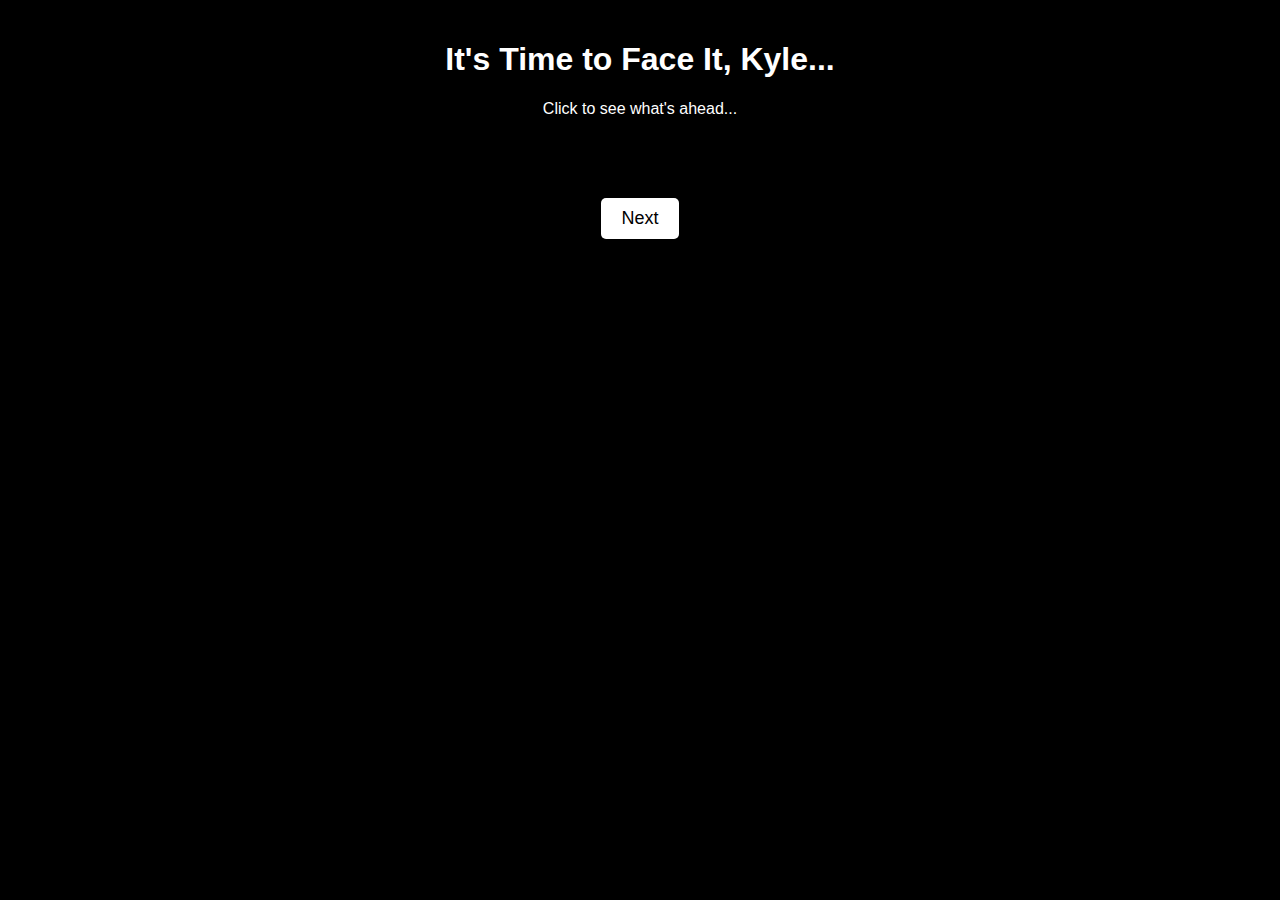
==== index.html @ 402649a1 "Update index.html" ====
<!DOCTYPE html>
<html lang="en">
<head>
    <meta charset="UTF-8">
    <meta name="viewport" content="width=device-width, initial-scale=1.0">
    <title>It's Time to Face It, Kyle</title>
    <style>
        body {
            font-family: Arial, sans-serif;
            background-color: black;
            color: white;
            text-align: center;
            margin: 0;
            padding: 20px;
        }
        .container {
            max-width: 600px;
            margin: auto;
        }
        img {
            max-width: 100%;
            height: auto;
            margin: 20px 0;
        }
        .button {
            display: inline-block;
            margin-top: 20px;
            padding: 10px 20px;
            font-size: 18px;
            color: black;
            background-color: white;
            border: none;
            cursor: pointer;
            text-decoration: none;
            border-radius: 5px;
            transition: transform 0.2s ease-in-out;
        }
        .button:hover {
            transform: scale(1.1);
        }
        iframe {
            width: 100%;
            height: 315px;
            margin-top: 20px;
            border: none;
        }
    </style>
</head>
<body>
    <div class="container">
        <h1 id="title">It's Time to Face It, Kyle...</h1>
        <p id="caption">Click to see what's ahead...</p>
        <img id="image" src="" alt="">
        <iframe id="video" style="display: none;"></iframe>
        <br>
        <button id="prevBtn" class="button" style="display: none;" onclick="prevPage()">Back</button>
        <button id="nextBtn" class="button" onclick="nextPage()">Next</button>
        <button id="homeBtn" class="button" style="display: none;" onclick="goHome()">Home</button>
    </div>

    <script>
        let page = 0;
        const pages = [
            { title: "It's Time to Face It, Kyle...", caption: "Click to see what's ahead...", image: "" },
            { title: "It's Time to Face It... The Past", caption: "Throwback to the guy who never saw this coming...", image: "images/IMG_0631.JPG" },
            { title: "It's Time to Face It... Spiders", caption: "Kyle's worst nightmare...", image: "spider.png" },
            { title: "It's Time to Face It... Dwarfs", caption: "He never stood a chance...", image: "dwarfs.png" },
            { title: "It's Time to Face It... The HomeGoods Receipt", caption: "Budget? What budget?", image: "" },
            { title: "Congratulations Kyle!", caption: "For landing the best catch of your life, Charlotte Palmer.\n\nIt's been a perfect day, here's wishing you both a perfect life together.", image: "", video: "https://drive.google.com/file/d/1L_qga24suO8qIgCGMDl75pL2lsOTcta8/preview" }
        ];

        function updatePage() {
            document.getElementById("title").innerText = pages[page].title;
            document.getElementById("caption").innerText = pages[page].caption;
            document.getElementById("image").src = pages[page].image;
            document.getElementById("video").style.display = pages[page].video ? "block" : "none";
            document.getElementById("video").src = pages[page].video || "";
            
            document.getElementById("prevBtn").style.display = page > 0 ? "inline-block" : "none";
            document.getElementById("nextBtn").style.display = page < pages.length - 1 ? "inline-block" : "none";
            document.getElementById("homeBtn").style.display = page === pages.length - 1 ? "inline-block" : "none";
        }

        function nextPage() {
            if (page < pages.length - 1) {
                page++;
                updatePage();
            }
        }

        function prevPage() {
            if (page > 0) {
                page--;
                updatePage();
            }
        }

        function goHome() {
            page = 0;
            updatePage();
        }

        updatePage();
    </script>
</body>
</html>
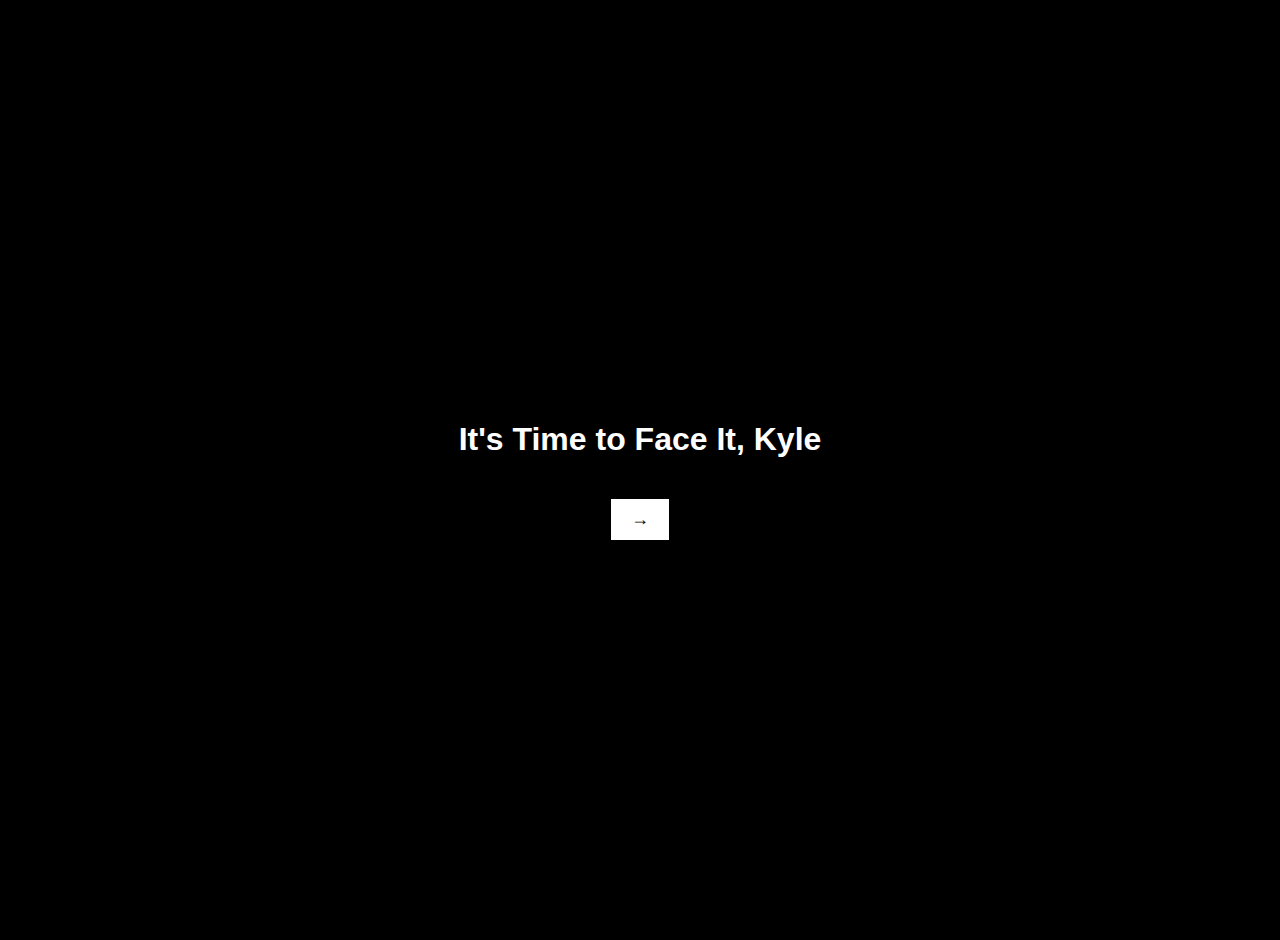
==== commit 91119667: "Update index.html" ====
--- a/index.html
+++ b/index.html
@@ -11,96 +11,83 @@
             color: white;
             text-align: center;
             margin: 0;
+            padding: 0;
+        }
+        .container {
+            display: flex;
+            flex-direction: column;
+            justify-content: center;
+            align-items: center;
+            height: 100vh;
             padding: 20px;
         }
-        .container {
-            max-width: 600px;
-            margin: auto;
+        .hidden {
+            display: none;
         }
         img {
-            max-width: 100%;
+            max-width: 80%;
             height: auto;
-            margin: 20px 0;
+            margin-bottom: 20px;
         }
         .button {
-            display: inline-block;
-            margin-top: 20px;
+            background-color: white;
+            color: black;
             padding: 10px 20px;
             font-size: 18px;
-            color: black;
-            background-color: white;
             border: none;
             cursor: pointer;
-            text-decoration: none;
-            border-radius: 5px;
-            transition: transform 0.2s ease-in-out;
+            margin-top: 20px;
+            transition: transform 0.2s ease;
         }
         .button:hover {
             transform: scale(1.1);
         }
-        iframe {
-            width: 100%;
-            height: 315px;
-            margin-top: 20px;
-            border: none;
-        }
     </style>
 </head>
 <body>
-    <div class="container">
-        <h1 id="title">It's Time to Face It, Kyle...</h1>
-        <p id="caption">Click to see what's ahead...</p>
-        <img id="image" src="" alt="">
-        <iframe id="video" style="display: none;"></iframe>
-        <br>
-        <button id="prevBtn" class="button" style="display: none;" onclick="prevPage()">Back</button>
-        <button id="nextBtn" class="button" onclick="nextPage()">Next</button>
-        <button id="homeBtn" class="button" style="display: none;" onclick="goHome()">Home</button>
+    <div id="page1" class="container">
+        <h1>It's Time to Face It, Kyle</h1>
+        <button class="button" onclick="nextPage(1)">→</button>
+    </div>
+
+    <div id="page2" class="container hidden">
+        <h2>Throwback to the guy who never saw this coming...</h2>
+        <p>Here's the nice guy at Pelham High School trying to get Charlotte's attention.</p>
+        <img src="images/IMG_0631.JPG" alt="Kyle in high school">
+        <img src="images/IMG_1050.JPG" alt="Kyle in high school cool pose">
+        <button class="button" onclick="nextPage(2)">→</button>
+    </div>
+
+    <div id="page3" class="container hidden">
+        <h2>It's Time to Face It... Your Fear of Spiders</h2>
+        <img src="images/spider.png" alt="Scary Spider">
+        <button class="button" onclick="nextPage(3)">→</button>
+    </div>
+
+    <div id="page4" class="container hidden">
+        <h2>It's Time to Face It... Your Fear of Dwarfs</h2>
+        <img src="images/dwarfs.png" alt="Scary Dwarfs">
+        <button class="button" onclick="nextPage(4)">→</button>
+    </div>
+
+    <div id="page5" class="container hidden">
+        <h2>It's Time to Face It... The HomeGoods Receipt</h2>
+        <p>Budget? What budget?</p>
+        <button class="button" onclick="nextPage(5)">→</button>
+    </div>
+
+    <div id="page6" class="container hidden">
+        <h2>Congratulations Kyle!</h2>
+        <p>For landing the best catch of your life, Charlotte Palmer.</p>
+        <p>It's been a perfect day, here's wishing you both a perfect life together.</p>
+        <iframe src="https://drive.google.com/file/d/1L_qga24suO8qIgCGMDl75pL2lsOTcta8/preview" width="80%" height="315" allowfullscreen></iframe>
     </div>
 
     <script>
-        let page = 0;
-        const pages = [
-            { title: "It's Time to Face It, Kyle...", caption: "Click to see what's ahead...", image: "" },
-            { title: "It's Time to Face It... The Past", caption: "Throwback to the guy who never saw this coming...", image: "images/IMG_0631.JPG" },
-            { title: "It's Time to Face It... Spiders", caption: "Kyle's worst nightmare...", image: "spider.png" },
-            { title: "It's Time to Face It... Dwarfs", caption: "He never stood a chance...", image: "dwarfs.png" },
-            { title: "It's Time to Face It... The HomeGoods Receipt", caption: "Budget? What budget?", image: "" },
-            { title: "Congratulations Kyle!", caption: "For landing the best catch of your life, Charlotte Palmer.\n\nIt's been a perfect day, here's wishing you both a perfect life together.", image: "", video: "https://drive.google.com/file/d/1L_qga24suO8qIgCGMDl75pL2lsOTcta8/preview" }
-        ];
-
-        function updatePage() {
-            document.getElementById("title").innerText = pages[page].title;
-            document.getElementById("caption").innerText = pages[page].caption;
-            document.getElementById("image").src = pages[page].image;
-            document.getElementById("video").style.display = pages[page].video ? "block" : "none";
-            document.getElementById("video").src = pages[page].video || "";
-            
-            document.getElementById("prevBtn").style.display = page > 0 ? "inline-block" : "none";
-            document.getElementById("nextBtn").style.display = page < pages.length - 1 ? "inline-block" : "none";
-            document.getElementById("homeBtn").style.display = page === pages.length - 1 ? "inline-block" : "none";
+        function nextPage(currentPage) {
+            document.getElementById("page" + currentPage).classList.add("hidden");
+            document.getElementById("page" + (currentPage + 1)).classList.remove("hidden");
         }
-
-        function nextPage() {
-            if (page < pages.length - 1) {
-                page++;
-                updatePage();
-            }
-        }
-
-        function prevPage() {
-            if (page > 0) {
-                page--;
-                updatePage();
-            }
-        }
-
-        function goHome() {
-            page = 0;
-            updatePage();
-        }
-
-        updatePage();
     </script>
 </body>
 </html>
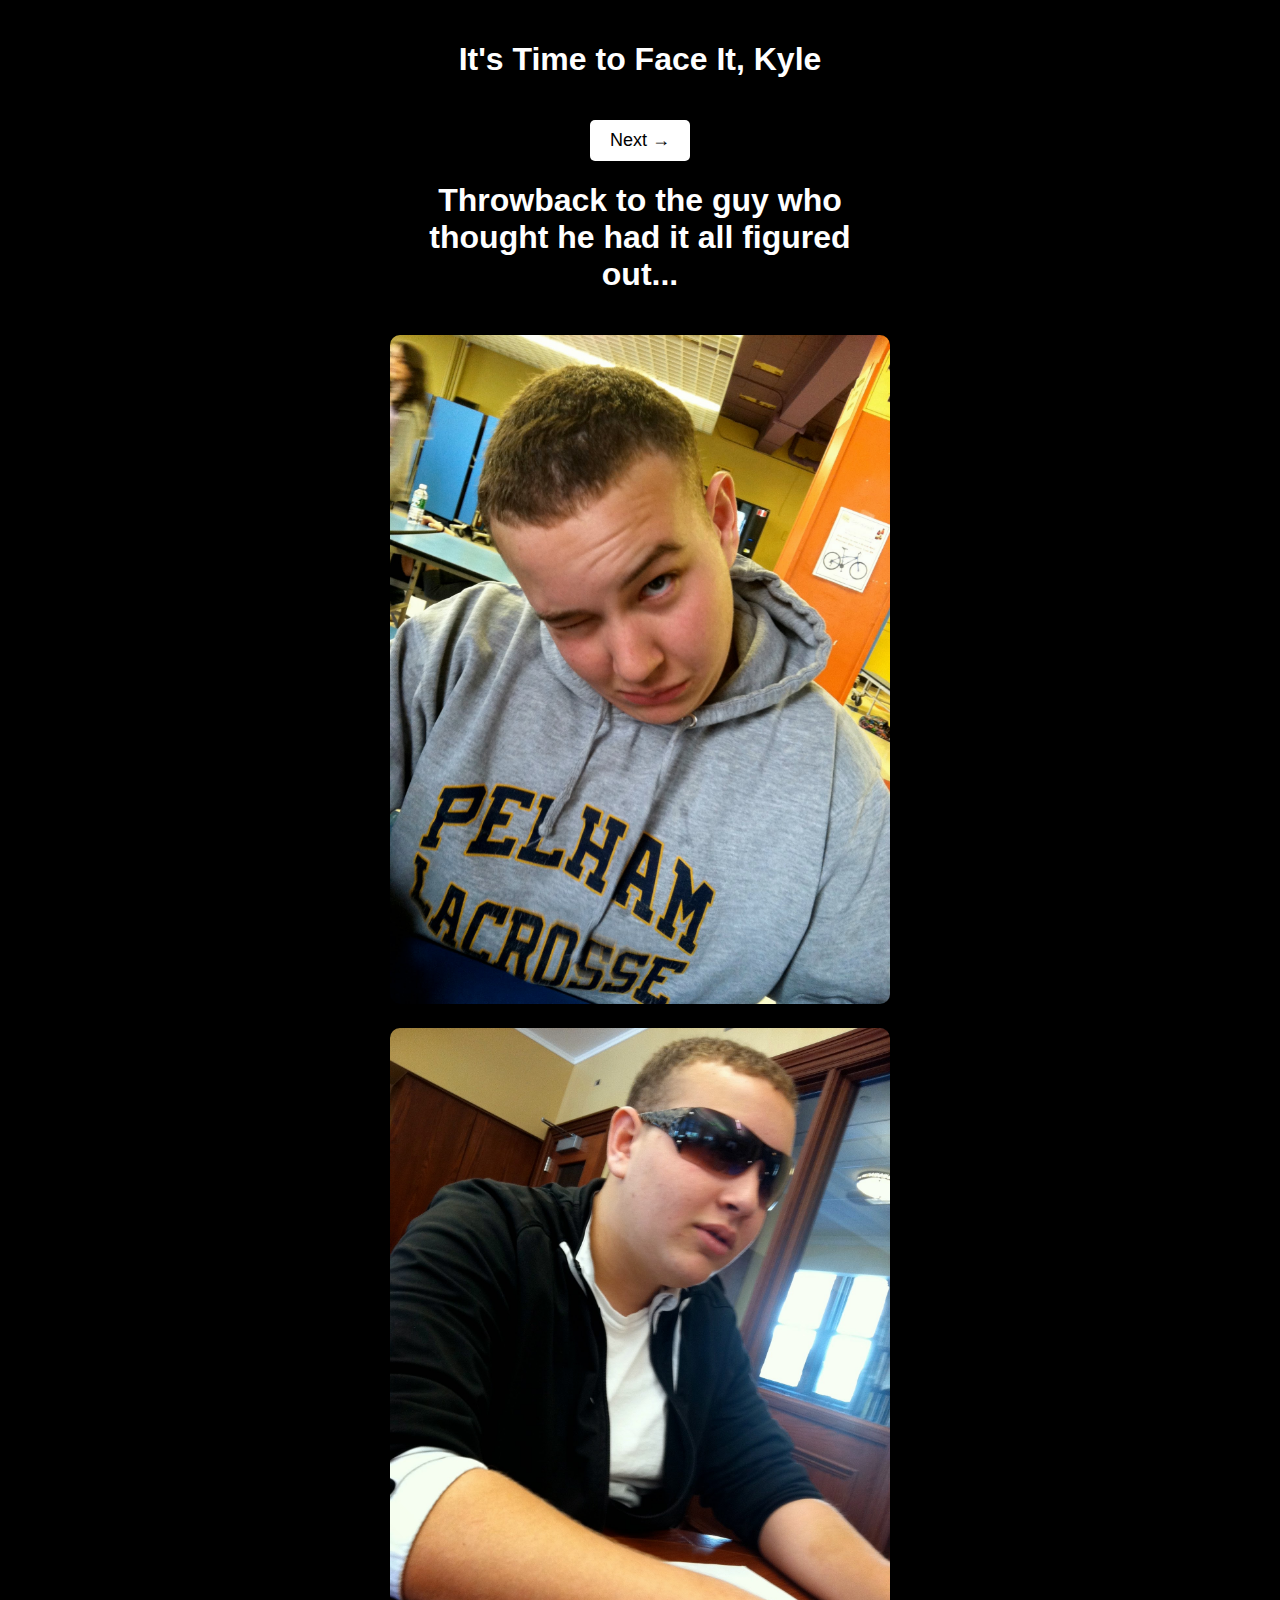
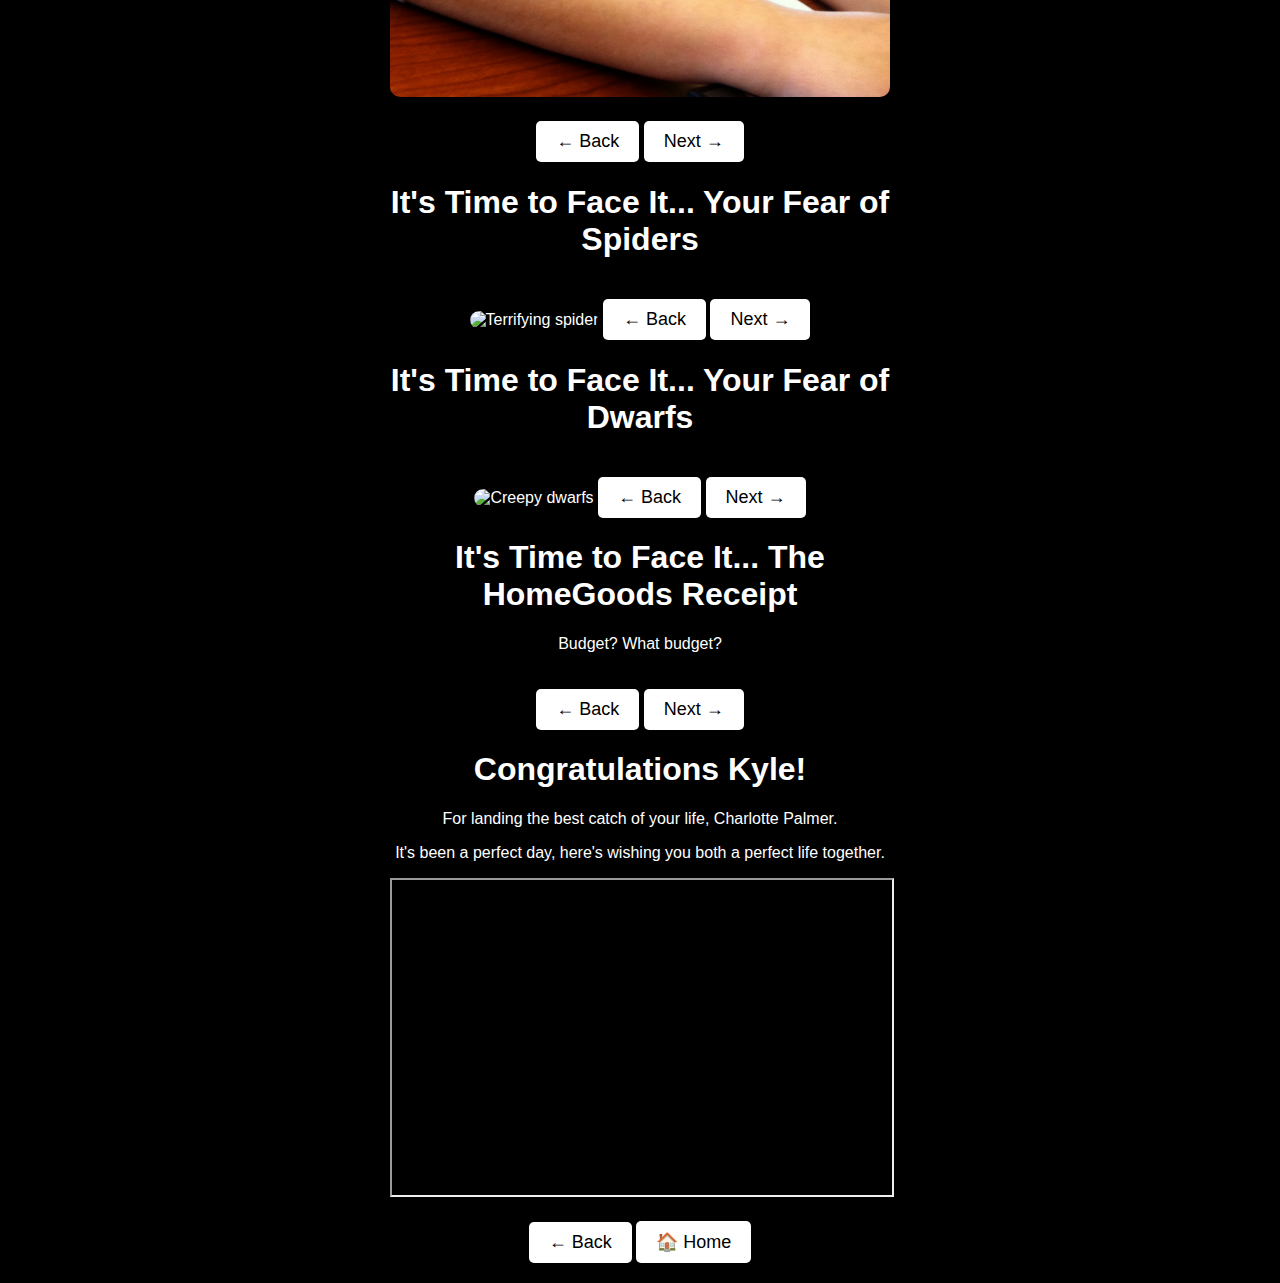
==== commit 4680b37d: "Update index.html" ====
--- a/index.html
+++ b/index.html
@@ -6,88 +6,135 @@
     <title>It's Time to Face It, Kyle</title>
     <style>
         body {
-            font-family: Arial, sans-serif;
             background-color: black;
             color: white;
+            font-family: Arial, sans-serif;
             text-align: center;
             margin: 0;
-            padding: 0;
+            padding: 20px;
         }
         .container {
-            display: flex;
-            flex-direction: column;
-            justify-content: center;
-            align-items: center;
-            height: 100vh;
-            padding: 20px;
-        }
-        .hidden {
-            display: none;
+            max-width: 500px;
+            margin: auto;
         }
         img {
-            max-width: 80%;
+            width: 100%;
             height: auto;
-            margin-bottom: 20px;
+            margin-top: 20px;
+            border-radius: 10px;
         }
-        .button {
+        .btn {
+            display: inline-block;
             background-color: white;
             color: black;
             padding: 10px 20px;
+            text-decoration: none;
             font-size: 18px;
-            border: none;
-            cursor: pointer;
             margin-top: 20px;
-            transition: transform 0.2s ease;
+            border-radius: 5px;
         }
-        .button:hover {
-            transform: scale(1.1);
+        .btn:hover {
+            background-color: gray;
         }
     </style>
 </head>
 <body>
-    <div id="page1" class="container">
+    <div class="container">
         <h1>It's Time to Face It, Kyle</h1>
-        <button class="button" onclick="nextPage(1)">→</button>
+        <a href="page2.html" class="btn">Next →</a>
     </div>
+</body>
+</html>
 
-    <div id="page2" class="container hidden">
-        <h2>Throwback to the guy who never saw this coming...</h2>
-        <p>Here's the nice guy at Pelham High School trying to get Charlotte's attention.</p>
+<!-- Page 2 -->
+<!DOCTYPE html>
+<html lang="en">
+<head>
+    <meta charset="UTF-8">
+    <meta name="viewport" content="width=device-width, initial-scale=1.0">
+    <title>Throwback</title>
+</head>
+<body>
+    <div class="container">
+        <h1>Throwback to the guy who thought he had it all figured out...</h1>
         <img src="images/IMG_0631.JPG" alt="Kyle in high school">
-        <img src="images/IMG_1050.JPG" alt="Kyle in high school cool pose">
-        <button class="button" onclick="nextPage(2)">→</button>
+        <img src="images/IMG_1050.JPG" alt="Kyle being cool">
+        <a href="index.html" class="btn">← Back</a>
+        <a href="page3.html" class="btn">Next →</a>
     </div>
+</body>
+</html>
 
-    <div id="page3" class="container hidden">
-        <h2>It's Time to Face It... Your Fear of Spiders</h2>
-        <img src="images/spider.png" alt="Scary Spider">
-        <button class="button" onclick="nextPage(3)">→</button>
+<!-- Page 3: Spiders -->
+<!DOCTYPE html>
+<html lang="en">
+<head>
+    <meta charset="UTF-8">
+    <meta name="viewport" content="width=device-width, initial-scale=1.0">
+    <title>Spiders</title>
+</head>
+<body>
+    <div class="container">
+        <h1>It's Time to Face It... Your Fear of Spiders</h1>
+        <img src="images/spider.png" alt="Terrifying spider">
+        <a href="page2.html" class="btn">← Back</a>
+        <a href="page4.html" class="btn">Next →</a>
     </div>
+</body>
+</html>
 
-    <div id="page4" class="container hidden">
-        <h2>It's Time to Face It... Your Fear of Dwarfs</h2>
-        <img src="images/dwarfs.png" alt="Scary Dwarfs">
-        <button class="button" onclick="nextPage(4)">→</button>
+<!-- Page 4: Dwarfs -->
+<!DOCTYPE html>
+<html lang="en">
+<head>
+    <meta charset="UTF-8">
+    <meta name="viewport" content="width=device-width, initial-scale=1.0">
+    <title>Dwarfs</title>
+</head>
+<body>
+    <div class="container">
+        <h1>It's Time to Face It... Your Fear of Dwarfs</h1>
+        <img src="images/dwarfs.png" alt="Creepy dwarfs">
+        <a href="page3.html" class="btn">← Back</a>
+        <a href="page5.html" class="btn">Next →</a>
     </div>
+</body>
+</html>
 
-    <div id="page5" class="container hidden">
-        <h2>It's Time to Face It... The HomeGoods Receipt</h2>
+<!-- Page 5: HomeGoods Receipt -->
+<!DOCTYPE html>
+<html lang="en">
+<head>
+    <meta charset="UTF-8">
+    <meta name="viewport" content="width=device-width, initial-scale=1.0">
+    <title>HomeGoods</title>
+</head>
+<body>
+    <div class="container">
+        <h1>It's Time to Face It... The HomeGoods Receipt</h1>
         <p>Budget? What budget?</p>
-        <button class="button" onclick="nextPage(5)">→</button>
+        <a href="page4.html" class="btn">← Back</a>
+        <a href="page6.html" class="btn">Next →</a>
     </div>
+</body>
+</html>
 
-    <div id="page6" class="container hidden">
-        <h2>Congratulations Kyle!</h2>
+<!-- Page 6: Congratulations -->
+<!DOCTYPE html>
+<html lang="en">
+<head>
+    <meta charset="UTF-8">
+    <meta name="viewport" content="width=device-width, initial-scale=1.0">
+    <title>Congratulations</title>
+</head>
+<body>
+    <div class="container">
+        <h1>Congratulations Kyle!</h1>
         <p>For landing the best catch of your life, Charlotte Palmer.</p>
         <p>It's been a perfect day, here's wishing you both a perfect life together.</p>
-        <iframe src="https://drive.google.com/file/d/1L_qga24suO8qIgCGMDl75pL2lsOTcta8/preview" width="80%" height="315" allowfullscreen></iframe>
+        <iframe src="https://drive.google.com/file/d/1L_qga24suO8qIgCGMDl75pL2lsOTcta8/preview" width="100%" height="315" allow="autoplay"></iframe>
+        <a href="page5.html" class="btn">← Back</a>
+        <a href="index.html" class="btn">🏠 Home</a>
     </div>
-
-    <script>
-        function nextPage(currentPage) {
-            document.getElementById("page" + currentPage).classList.add("hidden");
-            document.getElementById("page" + (currentPage + 1)).classList.remove("hidden");
-        }
-    </script>
 </body>
 </html>
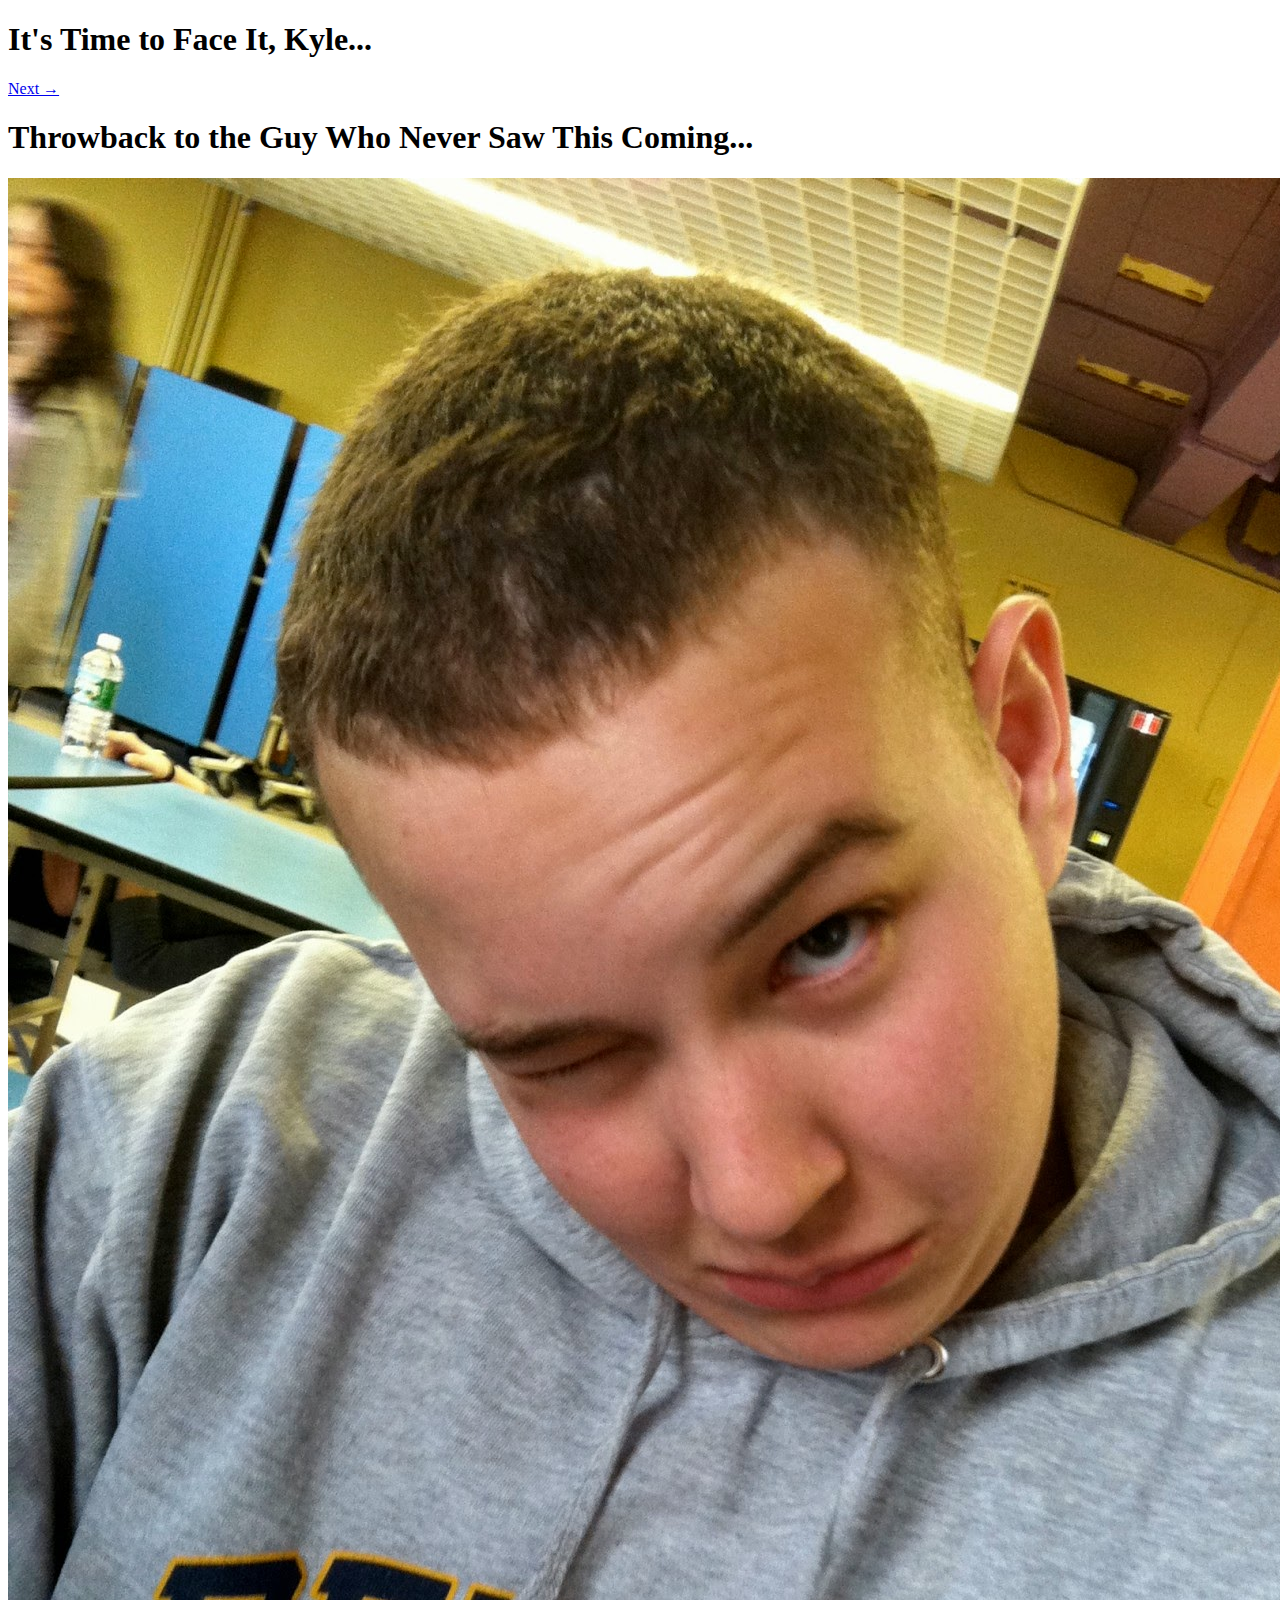
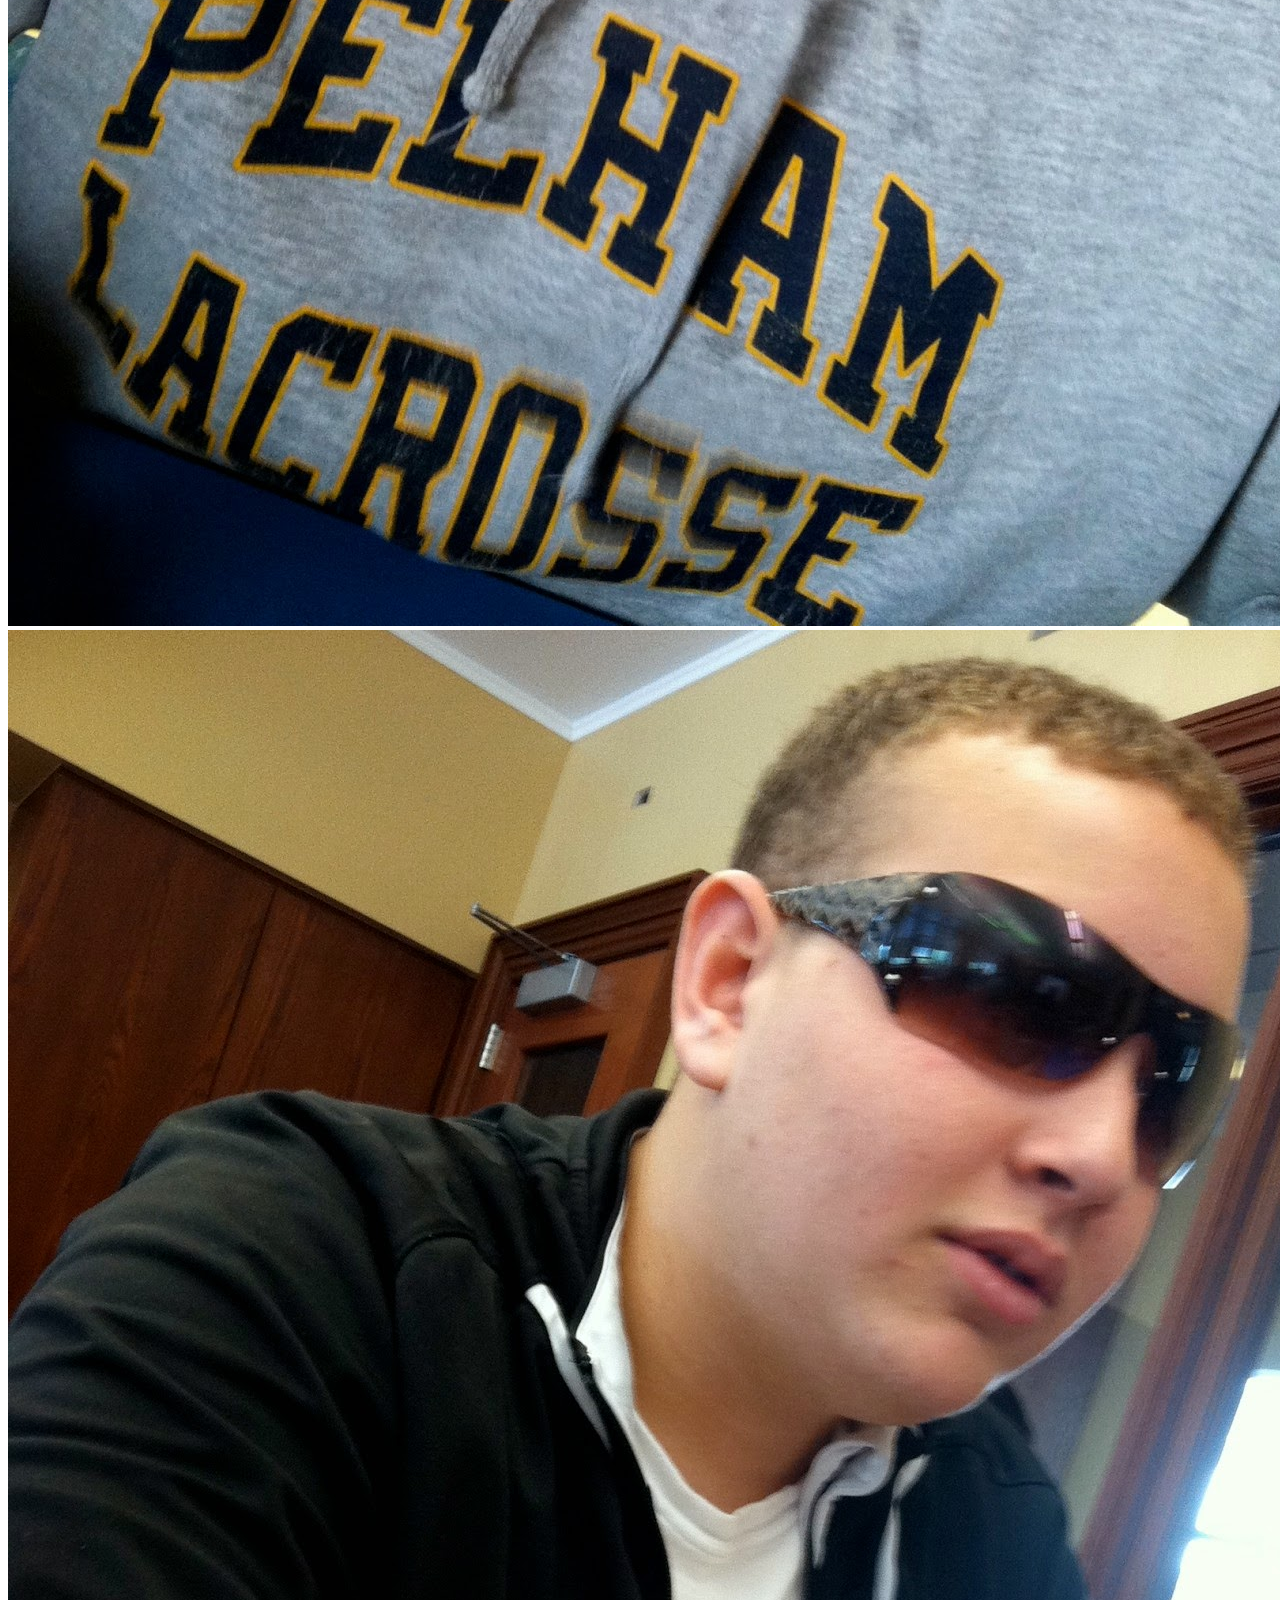
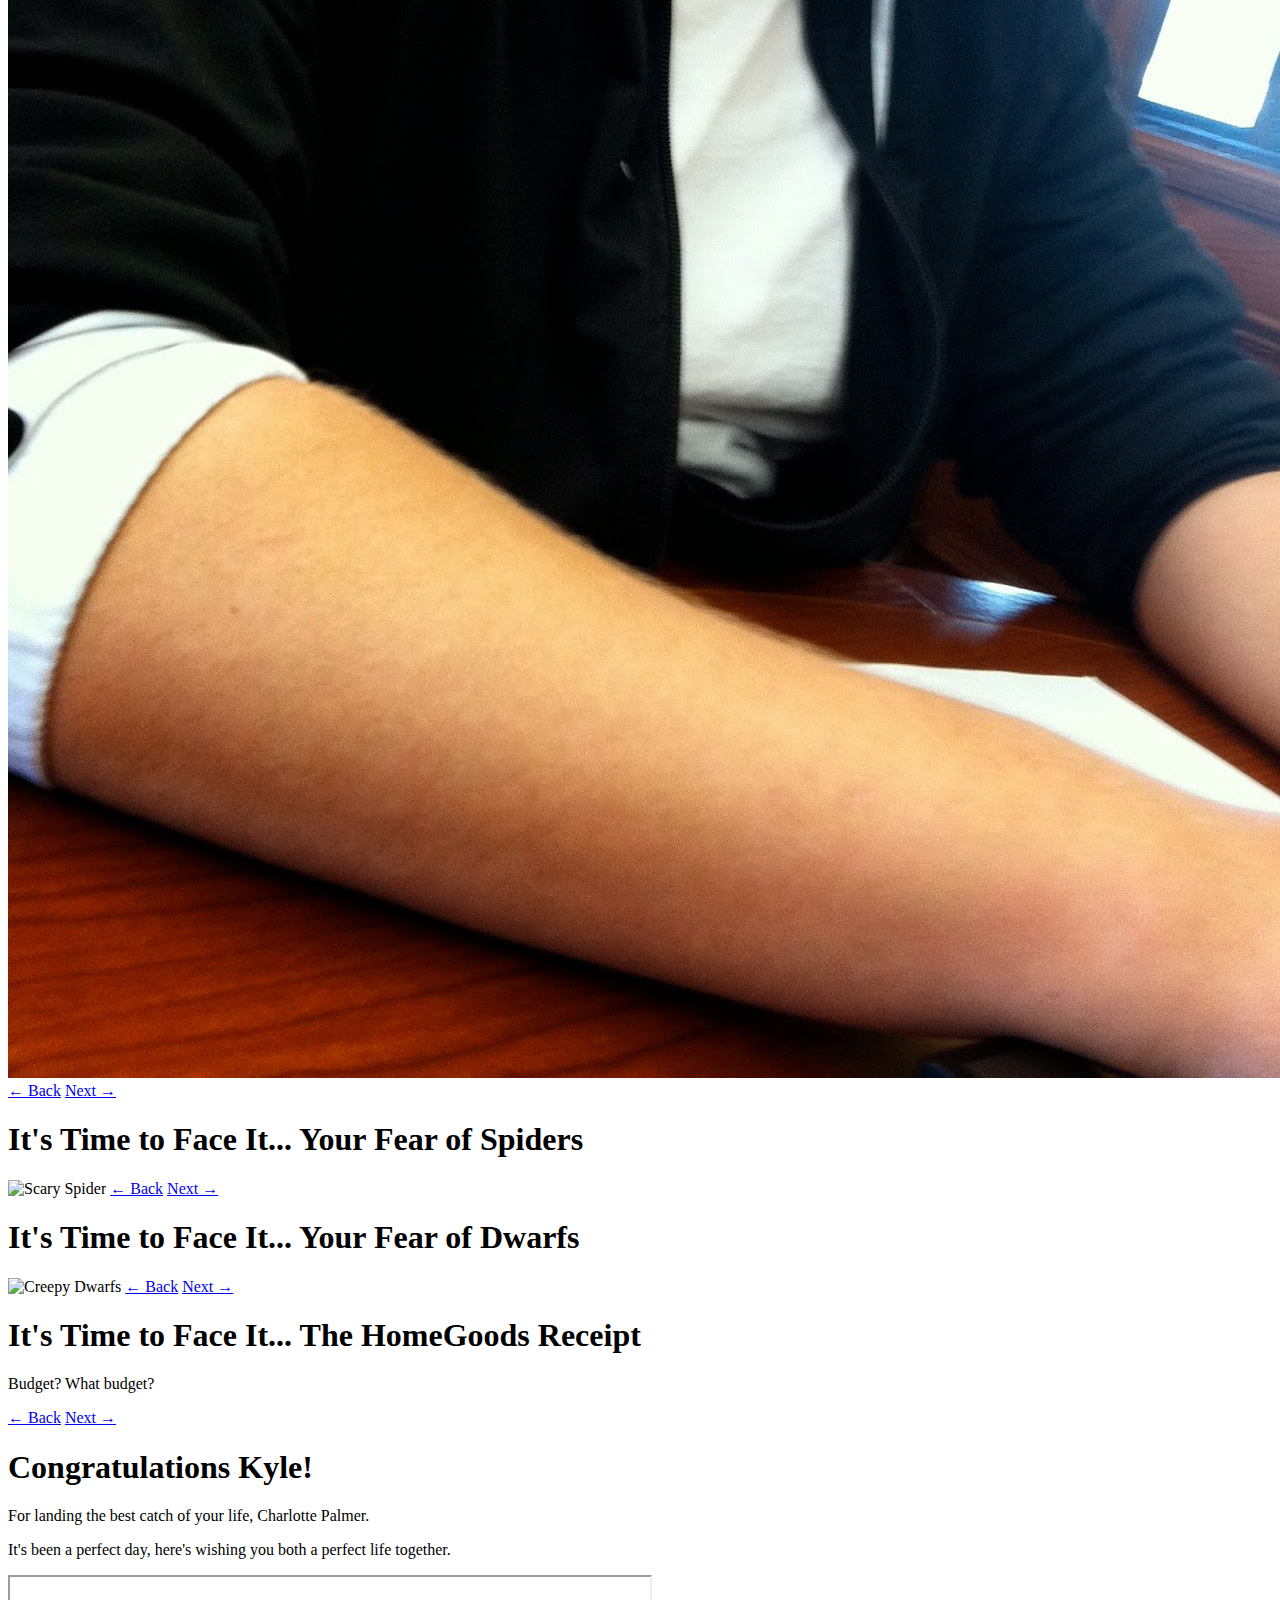
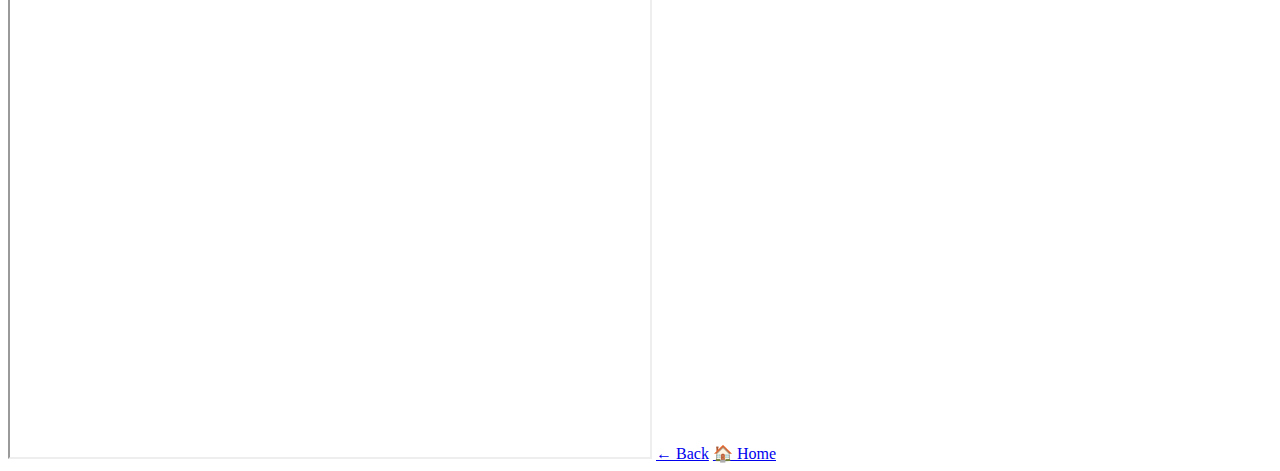
==== commit 0a732eb8: "Update index.html" ====
--- a/index.html
+++ b/index.html
@@ -1,66 +1,36 @@
+<!-- Page 1: Home -->
 <!DOCTYPE html>
 <html lang="en">
 <head>
     <meta charset="UTF-8">
     <meta name="viewport" content="width=device-width, initial-scale=1.0">
     <title>It's Time to Face It, Kyle</title>
-    <style>
-        body {
-            background-color: black;
-            color: white;
-            font-family: Arial, sans-serif;
-            text-align: center;
-            margin: 0;
-            padding: 20px;
-        }
-        .container {
-            max-width: 500px;
-            margin: auto;
-        }
-        img {
-            width: 100%;
-            height: auto;
-            margin-top: 20px;
-            border-radius: 10px;
-        }
-        .btn {
-            display: inline-block;
-            background-color: white;
-            color: black;
-            padding: 10px 20px;
-            text-decoration: none;
-            font-size: 18px;
-            margin-top: 20px;
-            border-radius: 5px;
-        }
-        .btn:hover {
-            background-color: gray;
-        }
-    </style>
+    <link rel="stylesheet" href="styles.css">
 </head>
 <body>
     <div class="container">
-        <h1>It's Time to Face It, Kyle</h1>
-        <a href="page2.html" class="btn">Next →</a>
+        <h1>It's Time to Face It, Kyle...</h1>
+        <a href="page2.html" class="button">Next →</a>
     </div>
 </body>
 </html>
 
-<!-- Page 2 -->
+<!-- Page 2: High School Photos -->
 <!DOCTYPE html>
 <html lang="en">
 <head>
     <meta charset="UTF-8">
     <meta name="viewport" content="width=device-width, initial-scale=1.0">
-    <title>Throwback</title>
+    <title>Throwback to Kyle</title>
+    <link rel="stylesheet" href="styles.css">
 </head>
 <body>
     <div class="container">
-        <h1>Throwback to the guy who thought he had it all figured out...</h1>
+        <h1>Throwback to the Guy Who Never Saw This Coming...</h1>
         <img src="images/IMG_0631.JPG" alt="Kyle in high school">
         <img src="images/IMG_1050.JPG" alt="Kyle being cool">
-        <a href="index.html" class="btn">← Back</a>
-        <a href="page3.html" class="btn">Next →</a>
+        <a href="index.html" class="button">← Back</a>
+        <a href="page3.html" class="button">Next →</a>
     </div>
 </body>
 </html>
@@ -72,13 +42,14 @@
     <meta charset="UTF-8">
     <meta name="viewport" content="width=device-width, initial-scale=1.0">
     <title>Spiders</title>
+    <link rel="stylesheet" href="styles.css">
 </head>
 <body>
     <div class="container">
         <h1>It's Time to Face It... Your Fear of Spiders</h1>
-        <img src="images/spider.png" alt="Terrifying spider">
-        <a href="page2.html" class="btn">← Back</a>
-        <a href="page4.html" class="btn">Next →</a>
+        <img src="images/spider.png" alt="Scary Spider">
+        <a href="page2.html" class="button">← Back</a>
+        <a href="page4.html" class="button">Next →</a>
     </div>
 </body>
 </html>
@@ -90,13 +61,14 @@
     <meta charset="UTF-8">
     <meta name="viewport" content="width=device-width, initial-scale=1.0">
     <title>Dwarfs</title>
+    <link rel="stylesheet" href="styles.css">
 </head>
 <body>
     <div class="container">
         <h1>It's Time to Face It... Your Fear of Dwarfs</h1>
-        <img src="images/dwarfs.png" alt="Creepy dwarfs">
-        <a href="page3.html" class="btn">← Back</a>
-        <a href="page5.html" class="btn">Next →</a>
+        <img src="images/dwarfs.png" alt="Creepy Dwarfs">
+        <a href="page3.html" class="button">← Back</a>
+        <a href="page5.html" class="button">Next →</a>
     </div>
 </body>
 </html>
@@ -107,34 +79,36 @@
 <head>
     <meta charset="UTF-8">
     <meta name="viewport" content="width=device-width, initial-scale=1.0">
-    <title>HomeGoods</title>
+    <title>HomeGoods Receipt</title>
+    <link rel="stylesheet" href="styles.css">
 </head>
 <body>
     <div class="container">
         <h1>It's Time to Face It... The HomeGoods Receipt</h1>
         <p>Budget? What budget?</p>
-        <a href="page4.html" class="btn">← Back</a>
-        <a href="page6.html" class="btn">Next →</a>
+        <a href="page4.html" class="button">← Back</a>
+        <a href="page6.html" class="button">Next →</a>
     </div>
 </body>
 </html>
 
-<!-- Page 6: Congratulations -->
+<!-- Page 6: Final Congratulations -->
 <!DOCTYPE html>
 <html lang="en">
 <head>
     <meta charset="UTF-8">
     <meta name="viewport" content="width=device-width, initial-scale=1.0">
-    <title>Congratulations</title>
+    <title>Congratulations Kyle</title>
+    <link rel="stylesheet" href="styles.css">
 </head>
 <body>
     <div class="container">
         <h1>Congratulations Kyle!</h1>
         <p>For landing the best catch of your life, Charlotte Palmer.</p>
         <p>It's been a perfect day, here's wishing you both a perfect life together.</p>
-        <iframe src="https://drive.google.com/file/d/1L_qga24suO8qIgCGMDl75pL2lsOTcta8/preview" width="100%" height="315" allow="autoplay"></iframe>
-        <a href="page5.html" class="btn">← Back</a>
-        <a href="index.html" class="btn">🏠 Home</a>
+        <iframe src="https://drive.google.com/file/d/1L_qga24suO8qIgCGMDl75pL2lsOTcta8/preview" width="640" height="480" allow="autoplay"></iframe>
+        <a href="page5.html" class="button">← Back</a>
+        <a href="index.html" class="button">🏠 Home</a>
     </div>
 </body>
 </html>
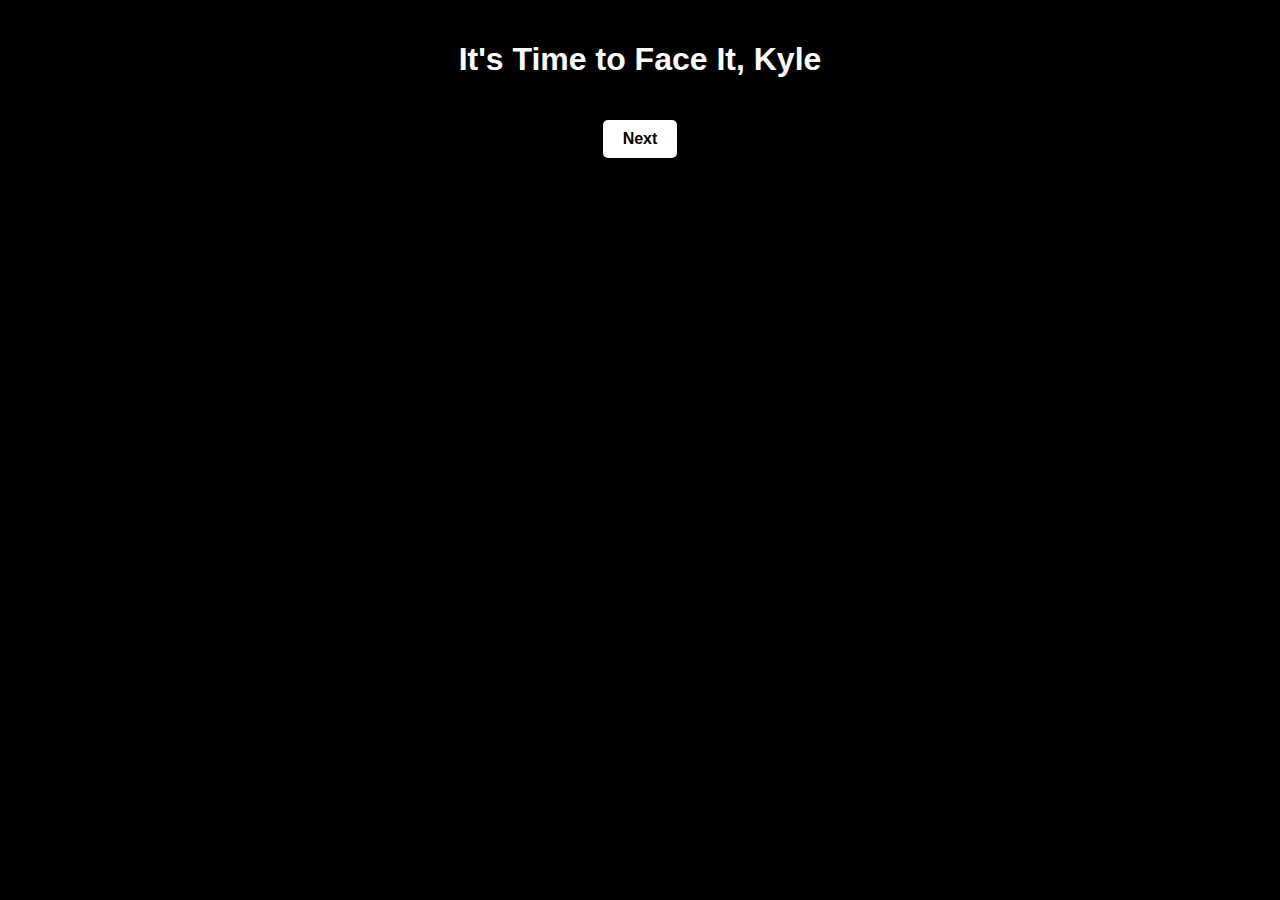
==== commit 9817f481: "Add files via upload" ====
--- a/index.html
+++ b/index.html
@@ -1,114 +1,44 @@
-<!-- Page 1: Home -->
 <!DOCTYPE html>
 <html lang="en">
 <head>
     <meta charset="UTF-8">
     <meta name="viewport" content="width=device-width, initial-scale=1.0">
     <title>It's Time to Face It, Kyle</title>
-    <link rel="stylesheet" href="styles.css">
+    <style>
+        body {
+            background-color: black;
+            color: white;
+            font-family: Arial, sans-serif;
+            text-align: center;
+            margin: 0;
+            padding: 20px;
+        }
+        .container {
+            max-width: 600px;
+            margin: auto;
+        }
+        img {
+            max-width: 100%;
+            height: auto;
+            margin: 10px 0;
+            border-radius: 10px;
+        }
+        .button {
+            display: inline-block;
+            padding: 10px 20px;
+            margin: 20px 10px;
+            background-color: white;
+            color: black;
+            text-decoration: none;
+            font-weight: bold;
+            border-radius: 5px;
+        }
+    </style>
 </head>
 <body>
     <div class="container">
-        <h1>It's Time to Face It, Kyle...</h1>
-        <a href="page2.html" class="button">Next →</a>
+        <h1>It's Time to Face It, Kyle</h1>
+        <a href="page2.html" class="button">Next</a>
     </div>
 </body>
-</html>
-
-<!-- Page 2: High School Photos -->
-<!DOCTYPE html>
-<html lang="en">
-<head>
-    <meta charset="UTF-8">
-    <meta name="viewport" content="width=device-width, initial-scale=1.0">
-    <title>Throwback to Kyle</title>
-    <link rel="stylesheet" href="styles.css">
-</head>
-<body>
-    <div class="container">
-        <h1>Throwback to the Guy Who Never Saw This Coming...</h1>
-        <img src="images/IMG_0631.JPG" alt="Kyle in high school">
-        <img src="images/IMG_1050.JPG" alt="Kyle being cool">
-        <a href="index.html" class="button">← Back</a>
-        <a href="page3.html" class="button">Next →</a>
-    </div>
-</body>
-</html>
-
-<!-- Page 3: Spiders -->
-<!DOCTYPE html>
-<html lang="en">
-<head>
-    <meta charset="UTF-8">
-    <meta name="viewport" content="width=device-width, initial-scale=1.0">
-    <title>Spiders</title>
-    <link rel="stylesheet" href="styles.css">
-</head>
-<body>
-    <div class="container">
-        <h1>It's Time to Face It... Your Fear of Spiders</h1>
-        <img src="images/spider.png" alt="Scary Spider">
-        <a href="page2.html" class="button">← Back</a>
-        <a href="page4.html" class="button">Next →</a>
-    </div>
-</body>
-</html>
-
-<!-- Page 4: Dwarfs -->
-<!DOCTYPE html>
-<html lang="en">
-<head>
-    <meta charset="UTF-8">
-    <meta name="viewport" content="width=device-width, initial-scale=1.0">
-    <title>Dwarfs</title>
-    <link rel="stylesheet" href="styles.css">
-</head>
-<body>
-    <div class="container">
-        <h1>It's Time to Face It... Your Fear of Dwarfs</h1>
-        <img src="images/dwarfs.png" alt="Creepy Dwarfs">
-        <a href="page3.html" class="button">← Back</a>
-        <a href="page5.html" class="button">Next →</a>
-    </div>
-</body>
-</html>
-
-<!-- Page 5: HomeGoods Receipt -->
-<!DOCTYPE html>
-<html lang="en">
-<head>
-    <meta charset="UTF-8">
-    <meta name="viewport" content="width=device-width, initial-scale=1.0">
-    <title>HomeGoods Receipt</title>
-    <link rel="stylesheet" href="styles.css">
-</head>
-<body>
-    <div class="container">
-        <h1>It's Time to Face It... The HomeGoods Receipt</h1>
-        <p>Budget? What budget?</p>
-        <a href="page4.html" class="button">← Back</a>
-        <a href="page6.html" class="button">Next →</a>
-    </div>
-</body>
-</html>
-
-<!-- Page 6: Final Congratulations -->
-<!DOCTYPE html>
-<html lang="en">
-<head>
-    <meta charset="UTF-8">
-    <meta name="viewport" content="width=device-width, initial-scale=1.0">
-    <title>Congratulations Kyle</title>
-    <link rel="stylesheet" href="styles.css">
-</head>
-<body>
-    <div class="container">
-        <h1>Congratulations Kyle!</h1>
-        <p>For landing the best catch of your life, Charlotte Palmer.</p>
-        <p>It's been a perfect day, here's wishing you both a perfect life together.</p>
-        <iframe src="https://drive.google.com/file/d/1L_qga24suO8qIgCGMDl75pL2lsOTcta8/preview" width="640" height="480" allow="autoplay"></iframe>
-        <a href="page5.html" class="button">← Back</a>
-        <a href="index.html" class="button">🏠 Home</a>
-    </div>
-</body>
-</html>
+</html>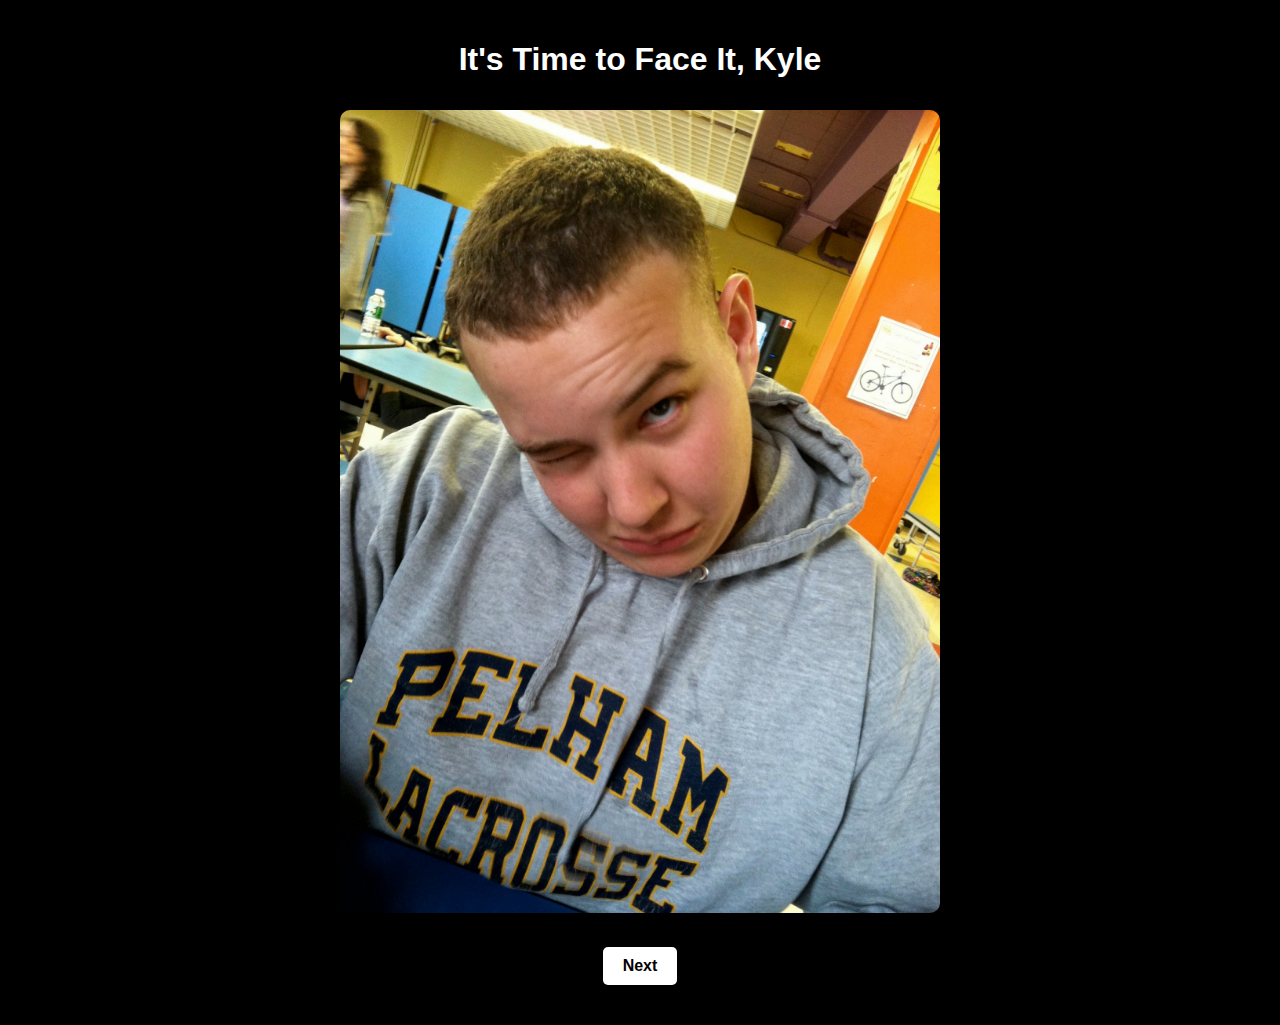
==== commit bb2fee88: "Update index.html" ====
--- a/index.html
+++ b/index.html
@@ -38,7 +38,9 @@
 <body>
     <div class="container">
         <h1>It's Time to Face It, Kyle</h1>
+        <img src="images/IMG_0631.JPG" alt="Kyle in High School">
+        <br>
         <a href="page2.html" class="button">Next</a>
     </div>
 </body>
-</html>+</html>
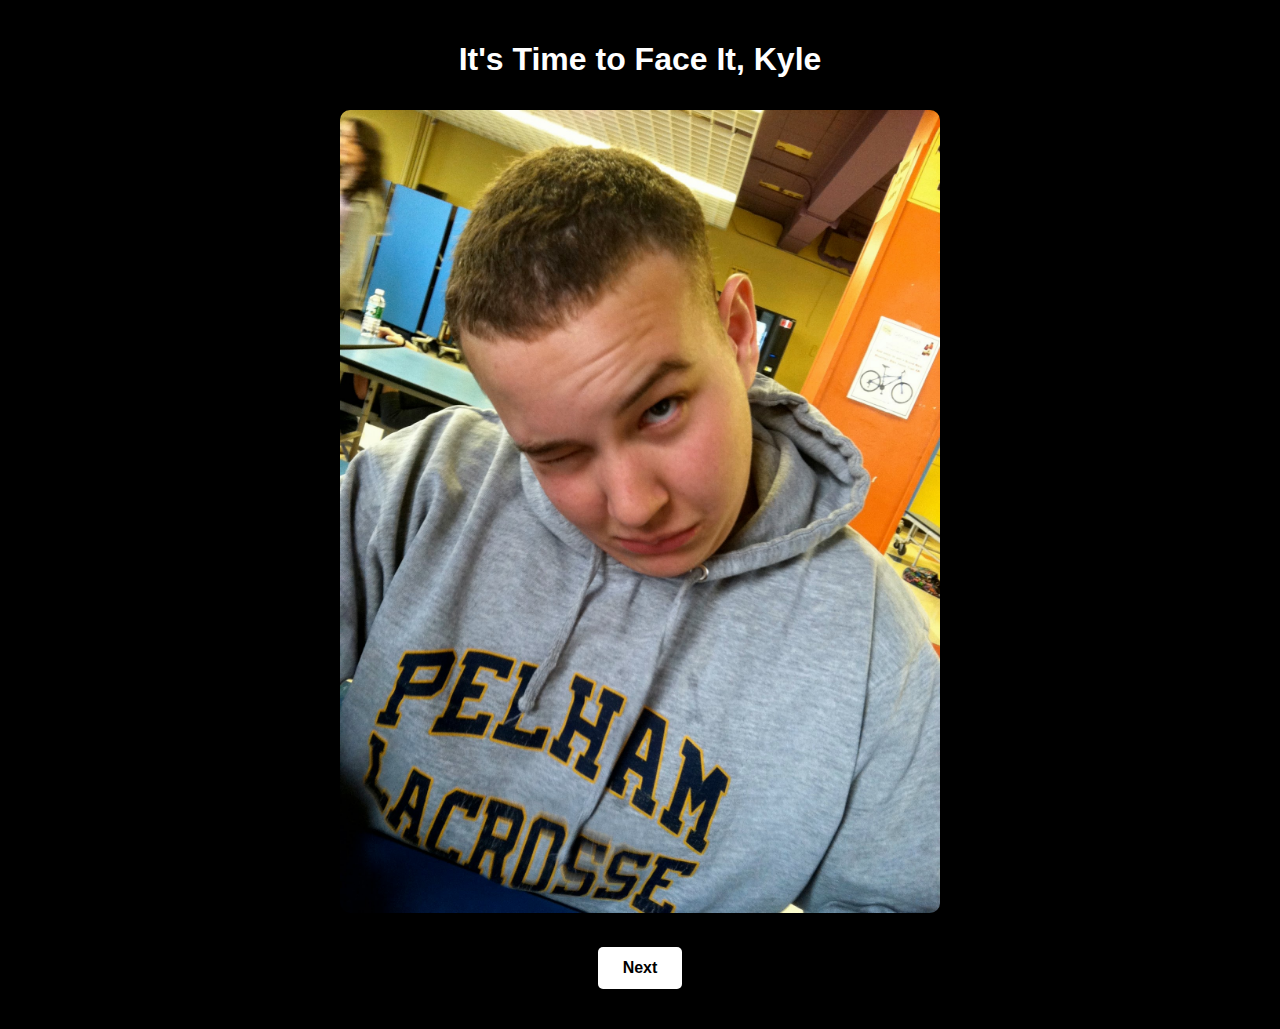
==== commit fe9e1fbe: "Update index.html" ====
--- a/index.html
+++ b/index.html
@@ -4,36 +4,7 @@
     <meta charset="UTF-8">
     <meta name="viewport" content="width=device-width, initial-scale=1.0">
     <title>It's Time to Face It, Kyle</title>
-    <style>
-        body {
-            background-color: black;
-            color: white;
-            font-family: Arial, sans-serif;
-            text-align: center;
-            margin: 0;
-            padding: 20px;
-        }
-        .container {
-            max-width: 600px;
-            margin: auto;
-        }
-        img {
-            max-width: 100%;
-            height: auto;
-            margin: 10px 0;
-            border-radius: 10px;
-        }
-        .button {
-            display: inline-block;
-            padding: 10px 20px;
-            margin: 20px 10px;
-            background-color: white;
-            color: black;
-            text-decoration: none;
-            font-weight: bold;
-            border-radius: 5px;
-        }
-    </style>
+    <link rel="stylesheet" href="styles.css">
 </head>
 <body>
     <div class="container">
--- a/styles.css
+++ b/styles.css
@@ -0,0 +1,41 @@
+/* General Styles */
+body {
+    background-color: black;
+    color: white;
+    font-family: Arial, sans-serif;
+    text-align: center;
+    margin: 0;
+    padding: 20px;
+}
+
+/* Container */
+.container {
+    max-width: 600px;
+    margin: auto;
+}
+
+/* Images */
+img {
+    max-width: 100%;
+    height: auto;
+    margin: 10px 0;
+    border-radius: 10px;
+}
+
+/* Buttons */
+.button {
+    display: inline-block;
+    padding: 12px 25px;
+    margin: 20px 10px;
+    background-color: white;
+    color: black;
+    text-decoration: none;
+    font-weight: bold;
+    border-radius: 5px;
+    transition: transform 0.2s, background-color 0.3s;
+}
+
+.button:hover {
+    background-color: gray;
+    transform: scale(1.1);
+}
